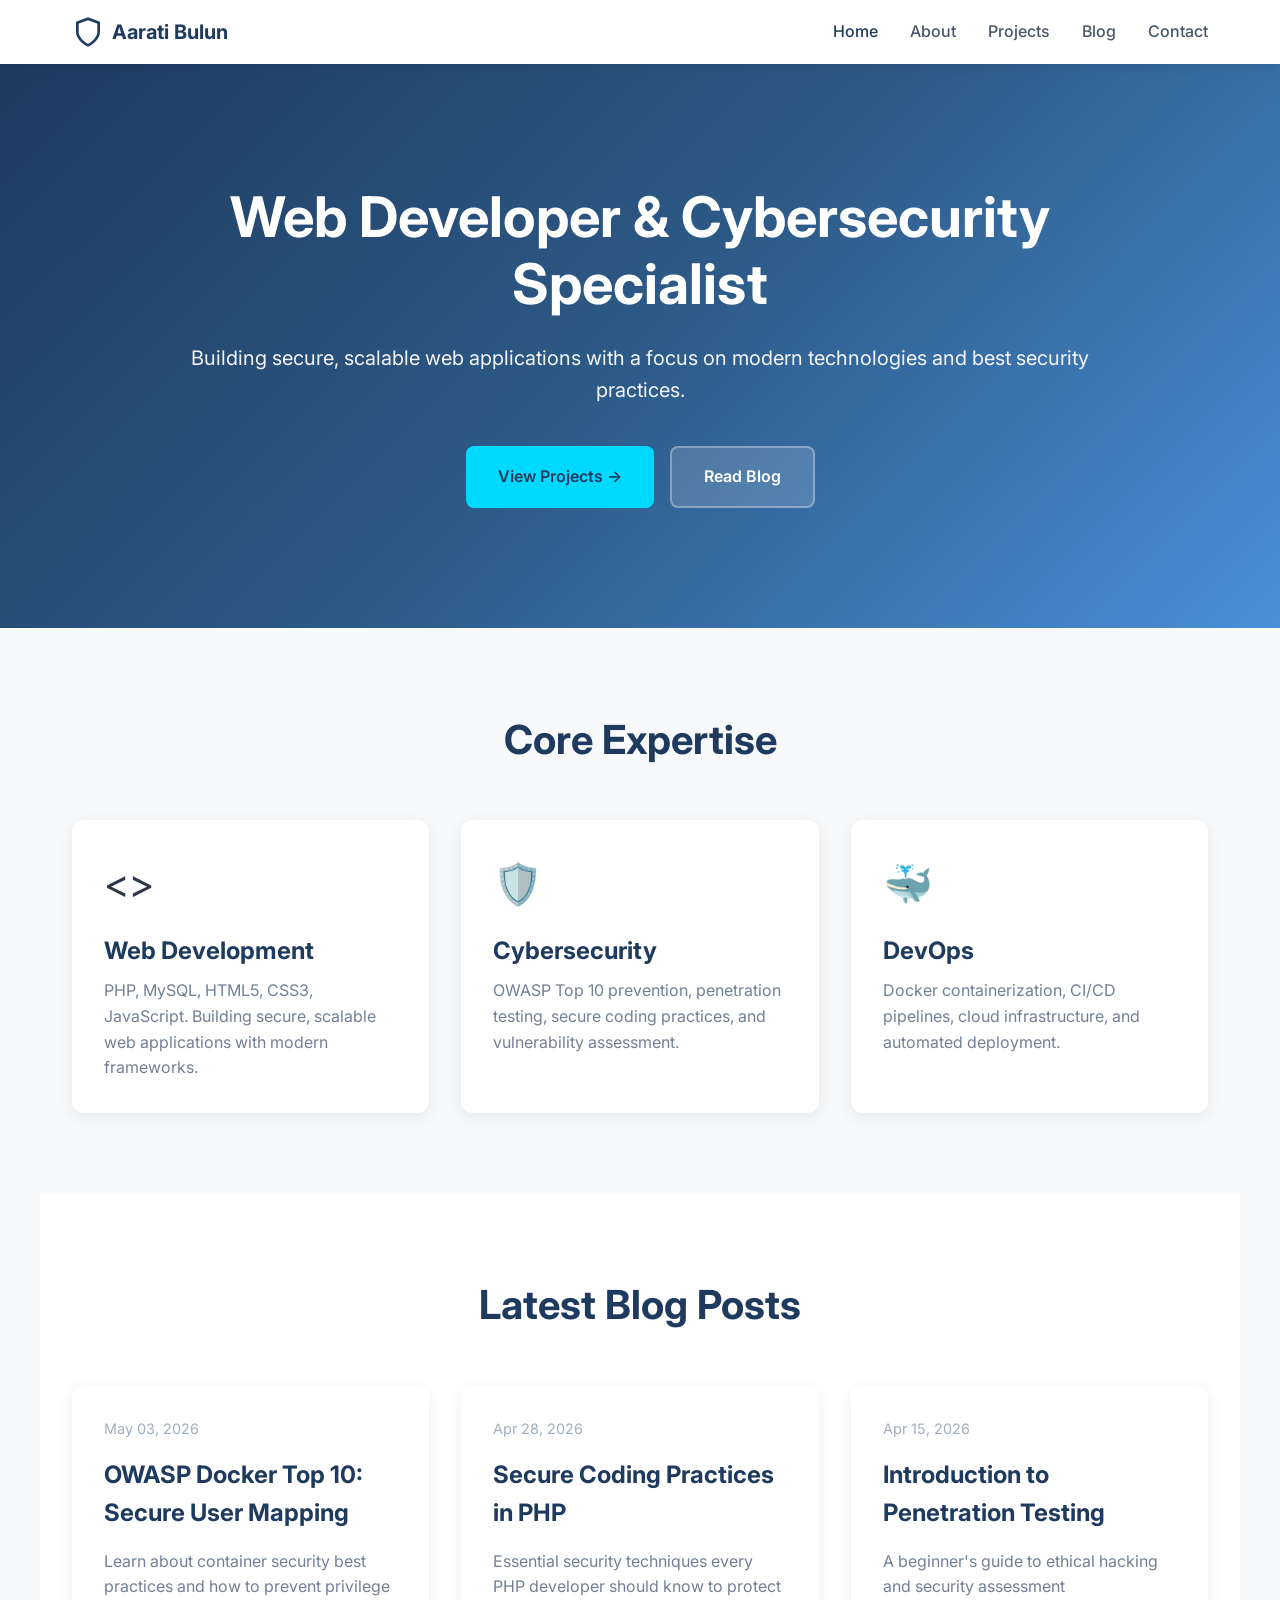
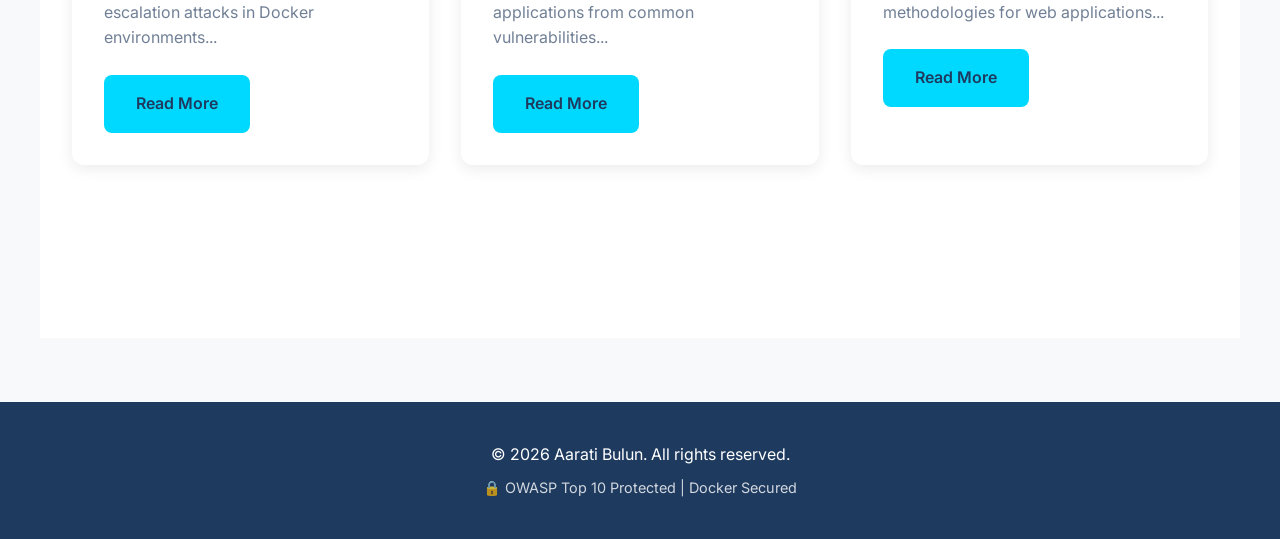
==== index.html @ 1237f0cf "Initial commit: Portfolio website" ====
<!DOCTYPE html>
<html lang="en">
<head>
    <meta charset="UTF-8">
    <meta name="viewport" content="width=device-width, initial-scale=1.0">
    <title>Aarati Bulun - Web Developer & Cybersecurity Specialist</title>
    <link rel="stylesheet" href="css/style.css">
    <link href="https://fonts.googleapis.com/css2?family=Inter:wght@300;400;600;700&display=swap" rel="stylesheet">
</head>
<body>
    <!-- ✅ FIXED: Classes now match style.css exactly -->
    <header class="main-header">
        <nav class="navbar">
            <div class="nav-brand">
                <svg width="32" height="32" viewBox="0 0 24 24" fill="none" stroke="currentColor" stroke-width="2">
                    <path d="M12 22s8-4 8-10V5l-8-3-8 3v7c0 6 8 10 8 10z"/>
                </svg>
                <span>Aarati Bulun</span>
            </div>
            <ul class="nav-menu">
                <li><a href="index.html" class="active">Home</a></li>
                <li><a href="about.html">About</a></li>
                <li><a href="projects.html">Projects</a></li>
                <li><a href="blog/index.html">Blog</a></li>
                <li><a href="contact.html">Contact</a></li>
            </ul>
        </nav>
    </header>

    <section class="hero">
        <div class="container">
            <h1>Web Developer & Cybersecurity Specialist</h1>
            <p>Building secure, scalable web applications with a focus on modern technologies and best security practices.</p>
            <div class="hero-buttons">
                <a href="projects.html" class="btn btn-primary">View Projects →</a>
                <a href="blog/index.html" class="btn btn-secondary">Read Blog</a>
            </div>
        </div>
    </section>

    <section class="section">
        <div class="container">
            <h2>Core Expertise</h2>
            <div class="skills-grid">
                <div class="skill-card">
                    <div class="skill-icon">&lt;&gt;</div>
                    <h3>Web Development</h3>
                    <p>PHP, MySQL, HTML5, CSS3, JavaScript. Building secure, scalable web applications with modern frameworks.</p>
                </div>
                <div class="skill-card">
                    <div class="skill-icon">🛡️</div>
                    <h3>Cybersecurity</h3>
                    <p>OWASP Top 10 prevention, penetration testing, secure coding practices, and vulnerability assessment.</p>
                </div>
                <div class="skill-card">
                    <div class="skill-icon">🐳</div>
                    <h3>DevOps</h3>
                    <p>Docker containerization, CI/CD pipelines, cloud infrastructure, and automated deployment.</p>
                </div>
            </div>
        </div>
    </section>

    <section class="section" style="background: white;">
        <div class="container">
            <h2>Latest Blog Posts</h2>
            <div class="blog-grid">
                <article class="blog-card">
                    <div class="blog-content">
                        <div class="blog-meta">May 03, 2026</div>
                        <h3>OWASP Docker Top 10: Secure User Mapping</h3>
                        <p>Learn about container security best practices and how to prevent privilege escalation attacks in Docker environments...</p>
                        <a href="blog/view.html" class="btn btn-primary">Read More</a>
                    </div>
                </article>

                <article class="blog-card">
                    <div class="blog-content">
                        <div class="blog-meta">Apr 28, 2026</div>
                        <h3>Secure Coding Practices in PHP</h3>
                        <p>Essential security techniques every PHP developer should know to protect applications from common vulnerabilities...</p>
                        <a href="blog/view.html" class="btn btn-primary">Read More</a>
                    </div>
                </article>

                <article class="blog-card">
                    <div class="blog-content">
                        <div class="blog-meta">Apr 15, 2026</div>
                        <h3>Introduction to Penetration Testing</h3>
                        <p>A beginner's guide to ethical hacking and security assessment methodologies for web applications...</p>
                        <a href="blog/view.html" class="btn btn-primary">Read More</a>
                    </div>
                </article>
            </div>
            <div style="text-align: center; margin-top: 2rem;">
                <a href="blog/index.html" class="btn btn-secondary">View All Posts</a>
            </div>
        </div>
    </section>

    <!-- ✅ FIXED: Footer classes now match style.css -->
    <footer class="main-footer">
        <div class="footer-content">
            <p>&copy; 2026 Aarati Bulun. All rights reserved.</p>
            <p class="security-badge">🔒 OWASP Top 10 Protected | Docker Secured</p>
        </div>
    </footer>
</body>
</html>
---- css/style.css ----
* {
    margin: 0;
    padding: 0;
    box-sizing: border-box;
}

body {
    font-family: 'Inter', -apple-system, BlinkMacSystemFont, 'Segoe UI', sans-serif;
    line-height: 1.6;
    color: #2d3748;
    background: #f8f9fa;
}

/* Header */
.main-header {
    background: white;
    box-shadow: 0 2px 10px rgba(0,0,0,0.1);
    position: sticky;
    top: 0;
    z-index: 1000;
}

.navbar {
    max-width: 1200px;
    margin: 0 auto;
    padding: 1rem 2rem;
    display: flex;
    justify-content: space-between;
    align-items: center;
}

.nav-brand {
    display: flex;
    align-items: center;
    gap: 0.5rem;
    font-size: 1.25rem;
    font-weight: 700;
    color: #1e3a5f;
}

.nav-menu {
    display: flex;
    list-style: none;
    gap: 2rem;
}

.nav-menu a {
    text-decoration: none;
    color: #4a5568;
    font-weight: 500;
    transition: color 0.3s;
}

.nav-menu a:hover,
.nav-menu a.active {
    color: #1e3a5f;
}

/* Hero Section */
.hero {
    background: linear-gradient(135deg, #1e3a5f 0%, #2d5a87 50%, #4a90d9 100%);
    color: white;
    padding: 120px 2rem;
    text-align: center;
}

.hero .container {
    max-width: 900px;
    margin: 0 auto;
}

.hero h1 {
    font-size: 3.5rem;
    font-weight: 700;
    margin-bottom: 1.5rem;
    line-height: 1.2;
}

.hero p {
    font-size: 1.25rem;
    margin-bottom: 2.5rem;
    opacity: 0.95;
}

.hero-buttons {
    display: flex;
    gap: 1rem;
    justify-content: center;
    flex-wrap: wrap;
}

.btn {
    display: inline-flex;
    align-items: center;
    gap: 0.5rem;
    padding: 1rem 2rem;
    border-radius: 8px;
    text-decoration: none;
    font-weight: 600;
    font-size: 1rem;
    transition: all 0.3s;
    border: none;
    cursor: pointer;
}

.btn-primary {
    background: #00d9ff;
    color: #1e3a5f;
}

.btn-primary:hover {
    background: #33e0ff;
    transform: translateY(-2px);
    box-shadow: 0 10px 25px rgba(0,217,255,0.3);
}

.btn-secondary {
    background: rgba(255,255,255,0.15);
    color: white;
    border: 2px solid rgba(255,255,255,0.3);
}

.btn-secondary:hover {
    background: rgba(255,255,255,0.25);
    transform: translateY(-2px);
}

/* Section */
.section {
    padding: 80px 2rem;
    max-width: 1200px;
    margin: 0 auto;
}

.section h2 {
    font-size: 2.5rem;
    text-align: center;
    margin-bottom: 3rem;
    color: #1e3a5f;
}

/* Skills Grid */
.skills-grid {
    display: grid;
    grid-template-columns: repeat(auto-fit, minmax(300px, 1fr));
    gap: 2rem;
    margin-top: 3rem;
}

.skill-card {
    background: white;
    padding: 2rem;
    border-radius: 12px;
    box-shadow: 0 4px 15px rgba(0,0,0,0.08);
    transition: transform 0.3s;
}

.skill-card:hover {
    transform: translateY(-5px);
}

.skill-icon {
    font-size: 2.5rem;
    margin-bottom: 1rem;
}

.skill-card h3 {
    color: #1e3a5f;
    margin-bottom: 0.5rem;
    font-size: 1.5rem;
}

.skill-card p {
    color: #718096;
}

/* Blog Grid */
.blog-grid {
    display: grid;
    grid-template-columns: repeat(auto-fit, minmax(350px, 1fr));
    gap: 2rem;
    margin-top: 3rem;
}

.blog-card {
    background: white;
    border-radius: 12px;
    overflow: hidden;
    box-shadow: 0 4px 15px rgba(0,0,0,0.08);
    transition: transform 0.3s;
}

.blog-card:hover {
    transform: translateY(-5px);
}

.blog-content {
    padding: 2rem;
}

.blog-content h3 {
    color: #1e3a5f;
    margin-bottom: 1rem;
    font-size: 1.5rem;
}

.blog-content p {
    color: #718096;
    margin-bottom: 1.5rem;
}

.blog-meta {
    color: #a0aec0;
    font-size: 0.9rem;
    margin-bottom: 1rem;
}

/* Footer */
.main-footer {
    background: #1e3a5f;
    color: white;
    padding: 2rem;
    text-align: center;
    margin-top: 4rem;
}

.footer-content p {
    margin: 0.5rem 0;
}

.security-badge {
    font-size: 0.9rem;
    opacity: 0.8;
}

/* Responsive */
@media (max-width: 768px) {
    .hero h1 {
        font-size: 2.5rem;
    }
    
    .nav-menu {
        gap: 1rem;
        font-size: 0.9rem;
    }
    
    .navbar {
        flex-direction: column;
        gap: 1rem;
    }
}
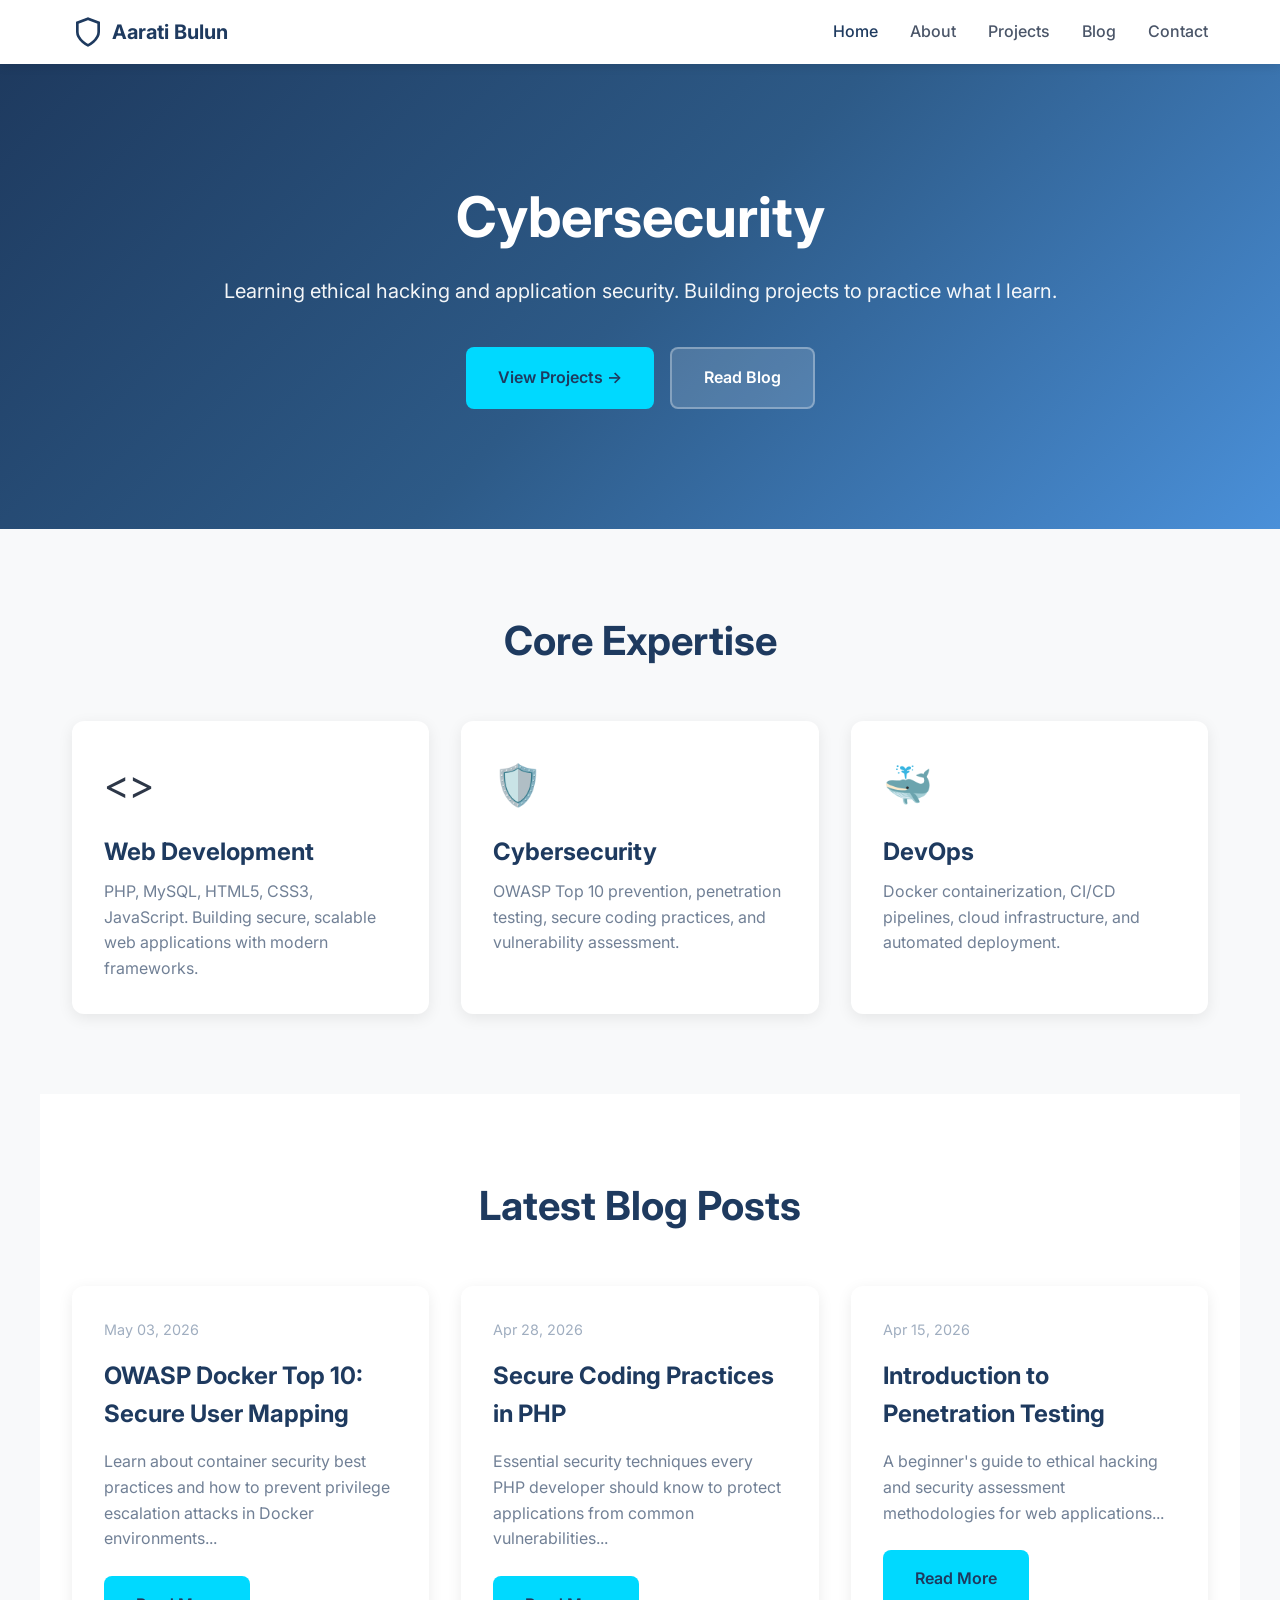
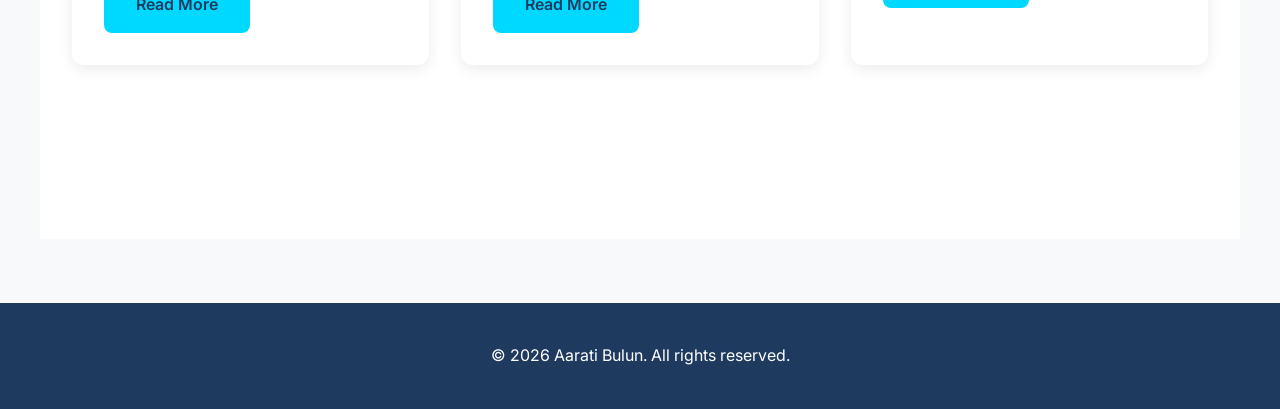
==== commit 9ccb93c4: "Update" ====
--- a/index.html
+++ b/index.html
@@ -3,7 +3,7 @@
 <head>
     <meta charset="UTF-8">
     <meta name="viewport" content="width=device-width, initial-scale=1.0">
-    <title>Aarati Bulun - Web Developer & Cybersecurity Specialist</title>
+    <title>Aarati Bulun - Cybersecurity Student</title>
     <link rel="stylesheet" href="css/style.css">
     <link href="https://fonts.googleapis.com/css2?family=Inter:wght@300;400;600;700&display=swap" rel="stylesheet">
 </head>
@@ -29,8 +29,8 @@
 
     <section class="hero">
         <div class="container">
-            <h1>Web Developer & Cybersecurity Specialist</h1>
-            <p>Building secure, scalable web applications with a focus on modern technologies and best security practices.</p>
+            <h1>Cybersecurity </h1>
+            <p>Learning ethical hacking and application security. Building projects to practice what I learn.</p>
             <div class="hero-buttons">
                 <a href="projects.html" class="btn btn-primary">View Projects →</a>
                 <a href="blog/index.html" class="btn btn-secondary">Read Blog</a>
@@ -102,7 +102,7 @@
     <footer class="main-footer">
         <div class="footer-content">
             <p>&copy; 2026 Aarati Bulun. All rights reserved.</p>
-            <p class="security-badge">🔒 OWASP Top 10 Protected | Docker Secured</p>
+            <p class="security-badge"></p>
         </div>
     </footer>
 </body>
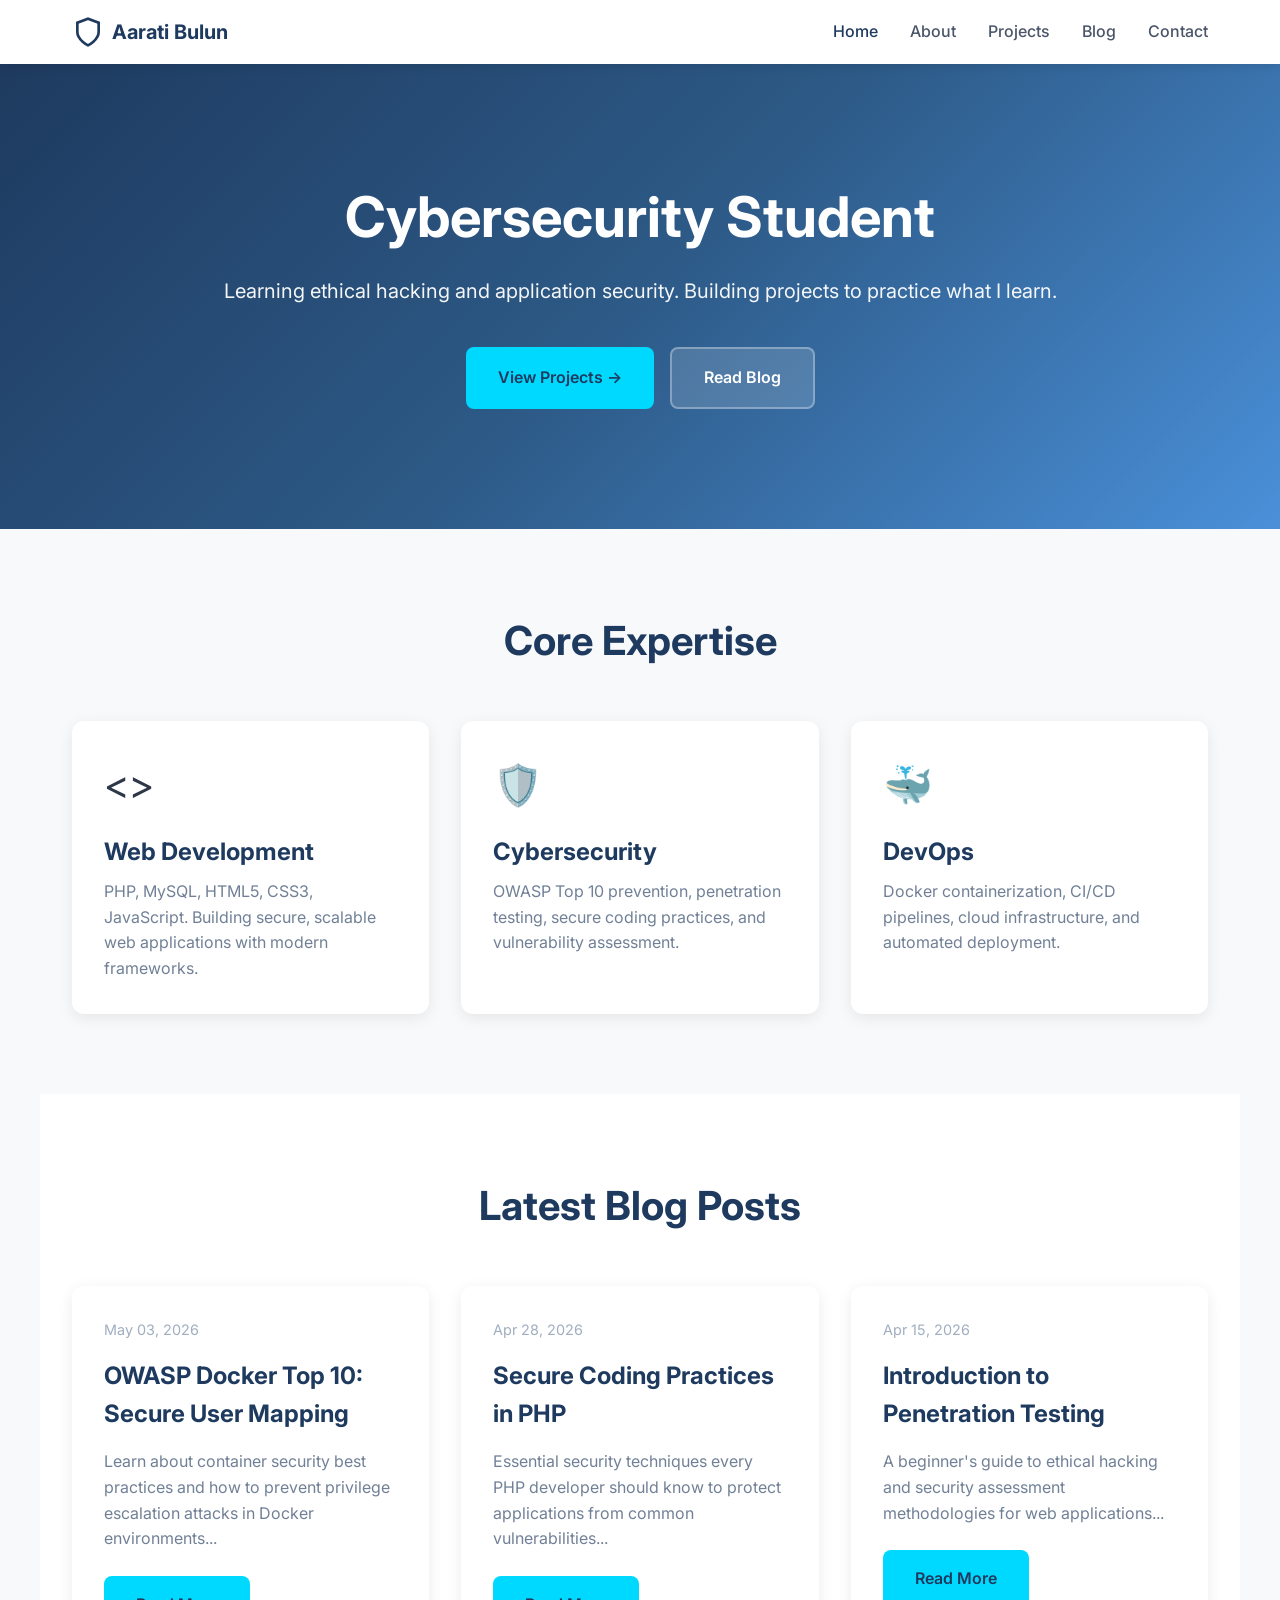
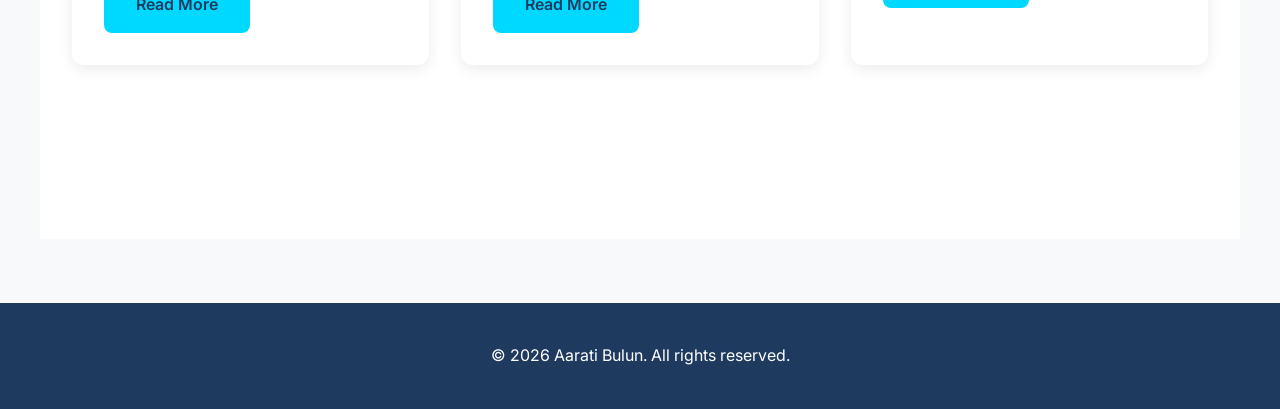
==== commit 8041643c: "Update" ====
--- a/index.html
+++ b/index.html
@@ -29,7 +29,7 @@
 
     <section class="hero">
         <div class="container">
-            <h1>Cybersecurity </h1>
+            <h1>Cybersecurity Student </h1>
             <p>Learning ethical hacking and application security. Building projects to practice what I learn.</p>
             <div class="hero-buttons">
                 <a href="projects.html" class="btn btn-primary">View Projects →</a>
